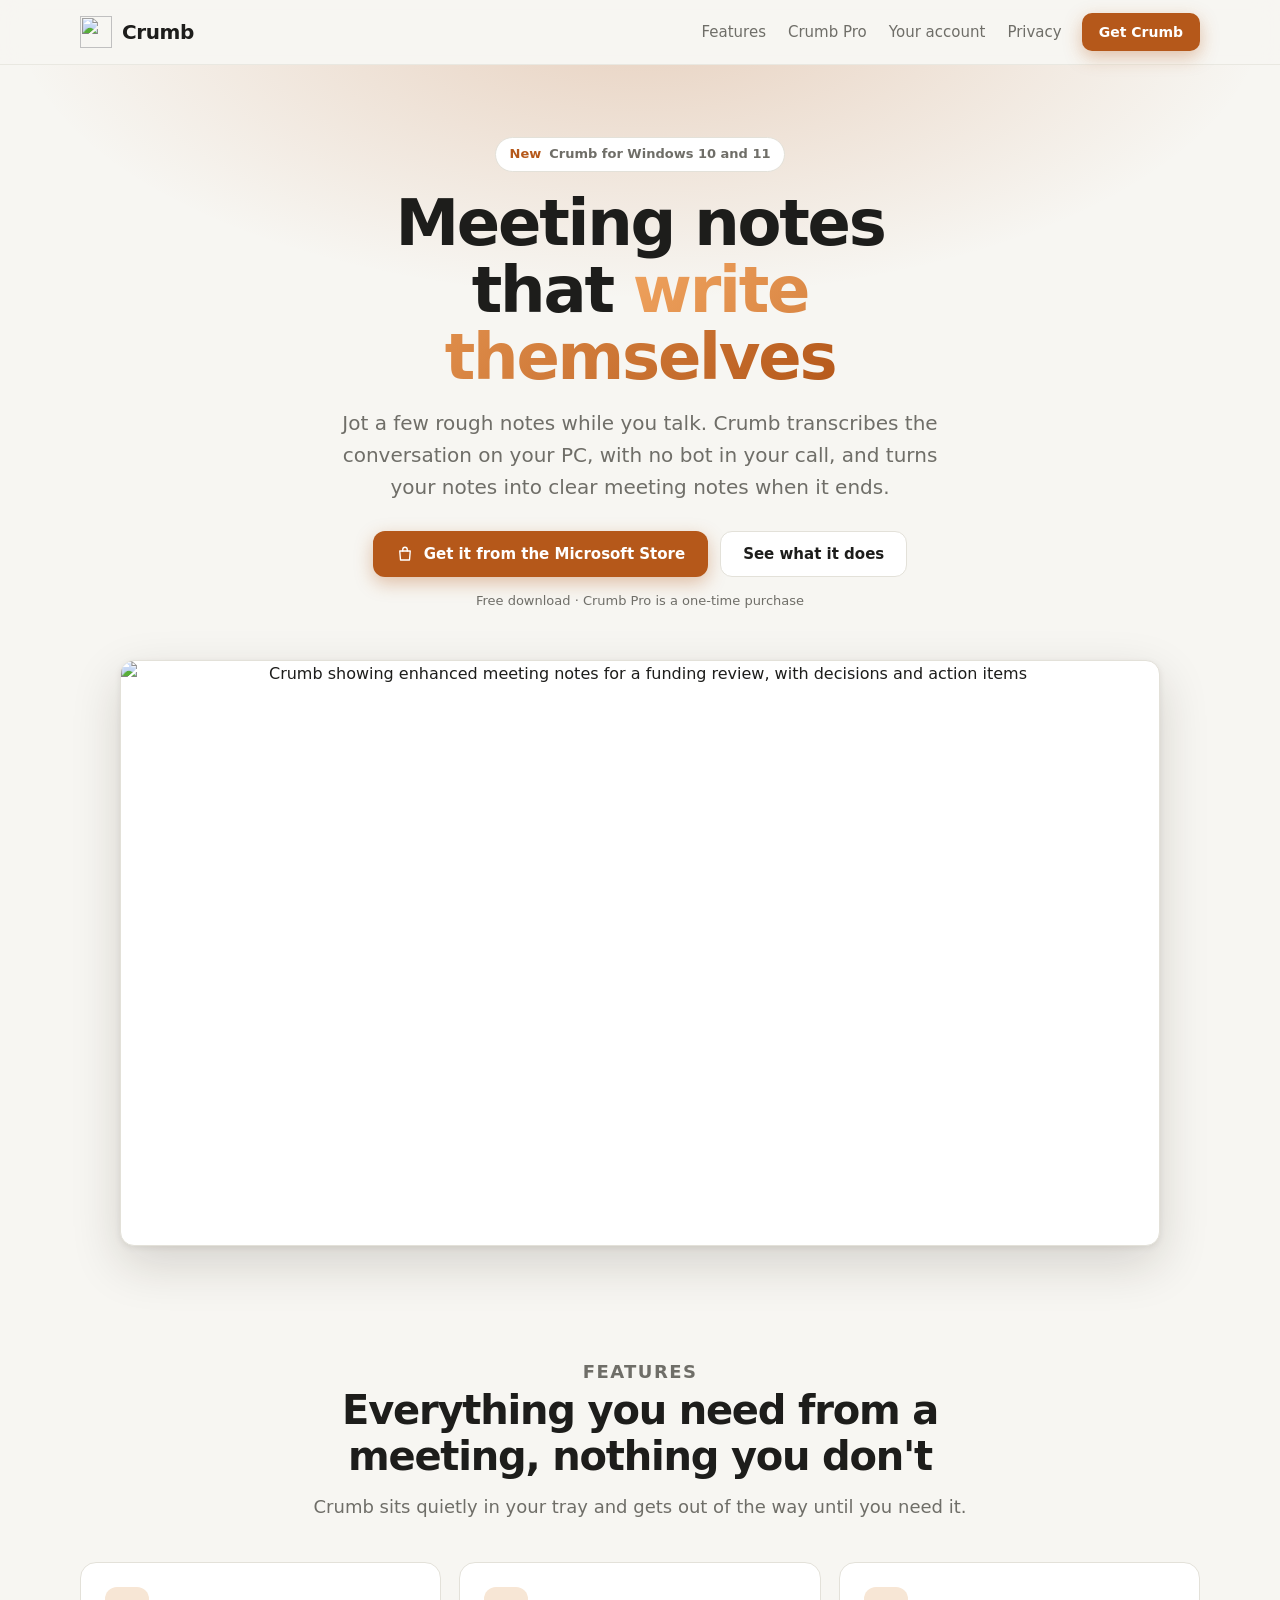
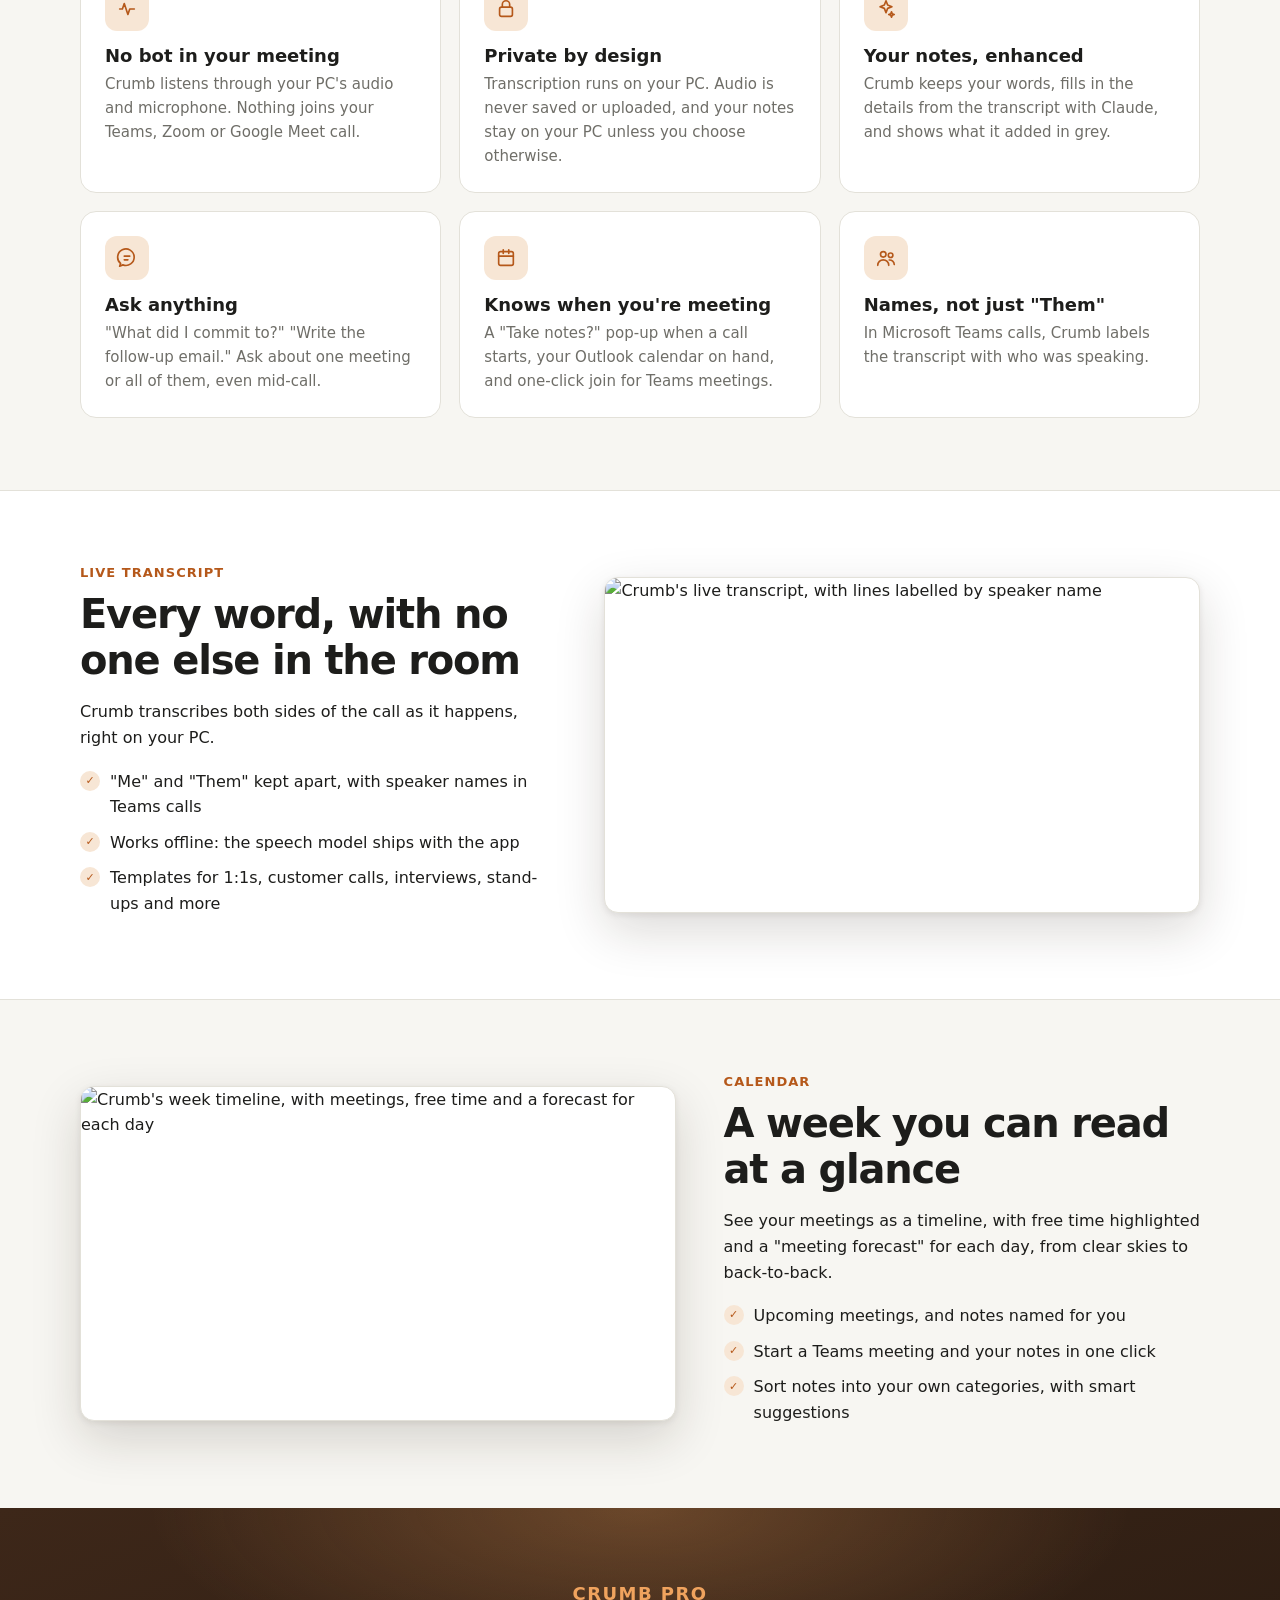
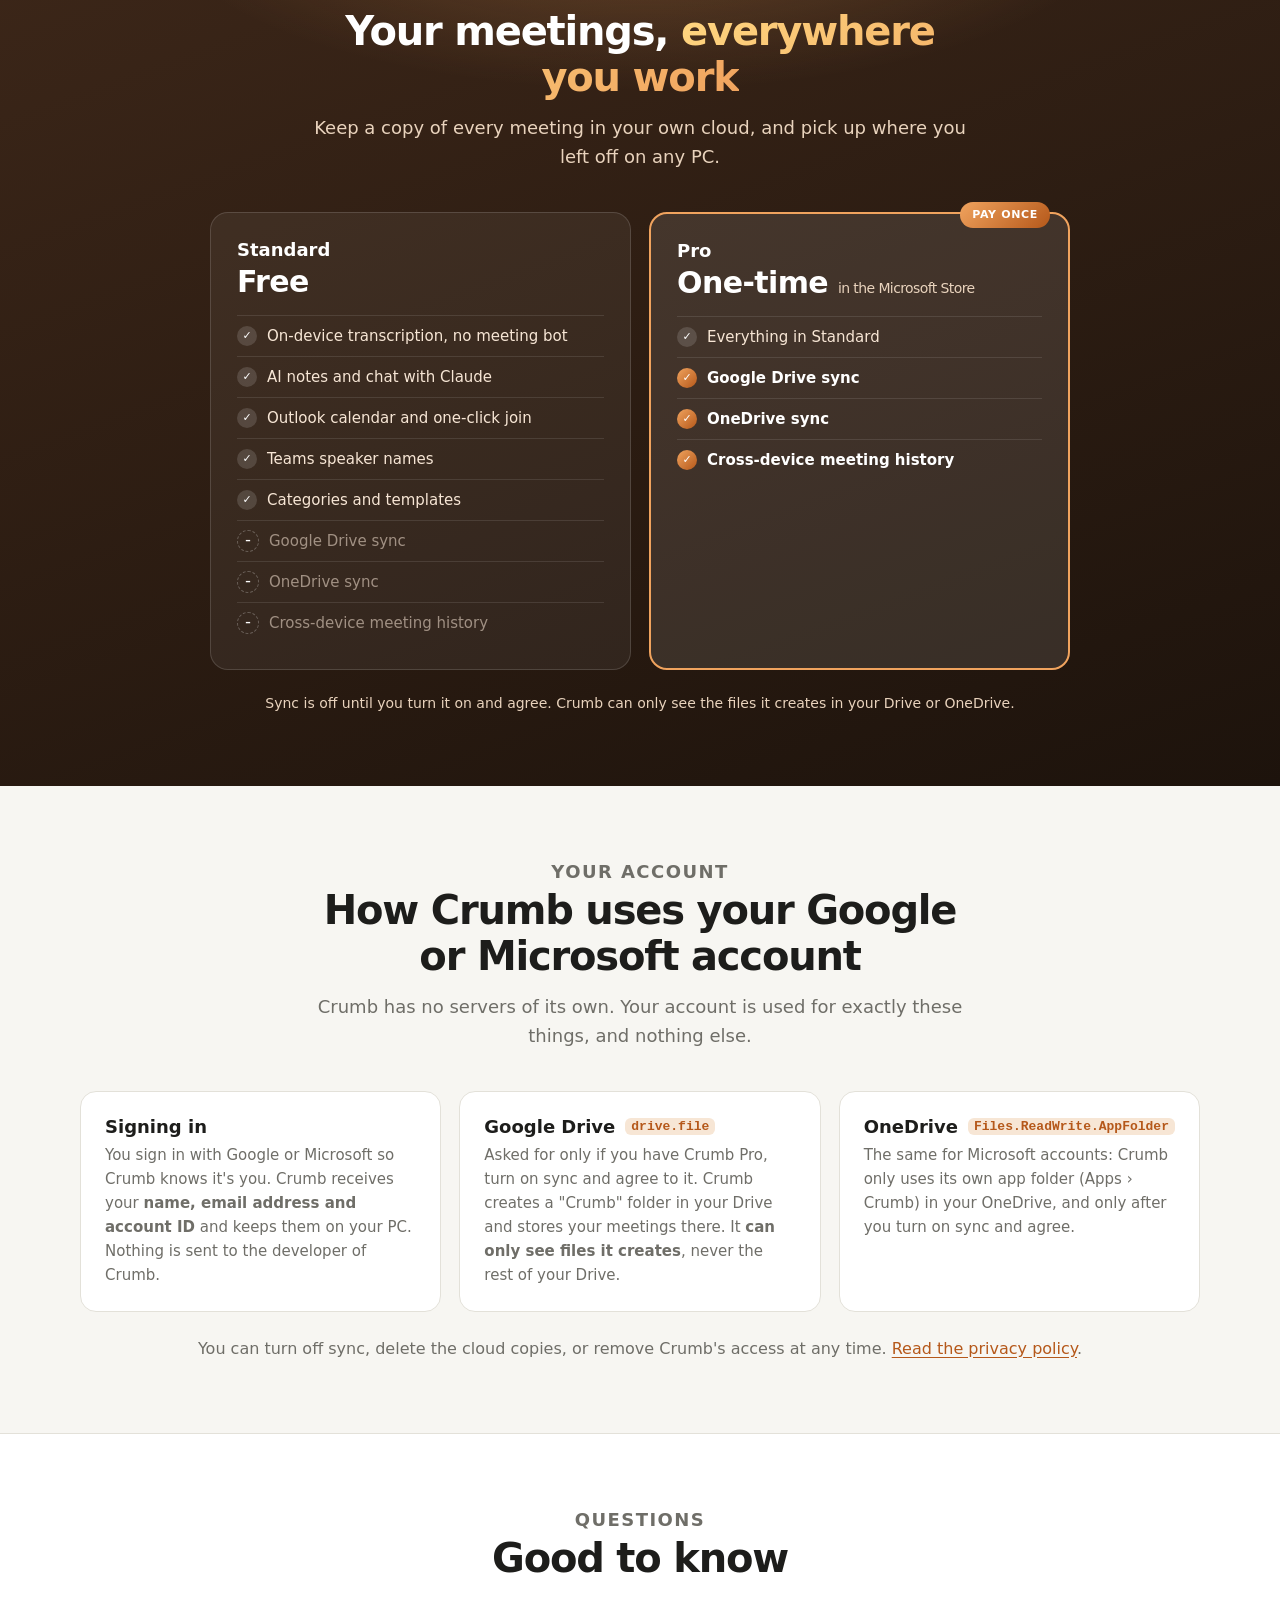
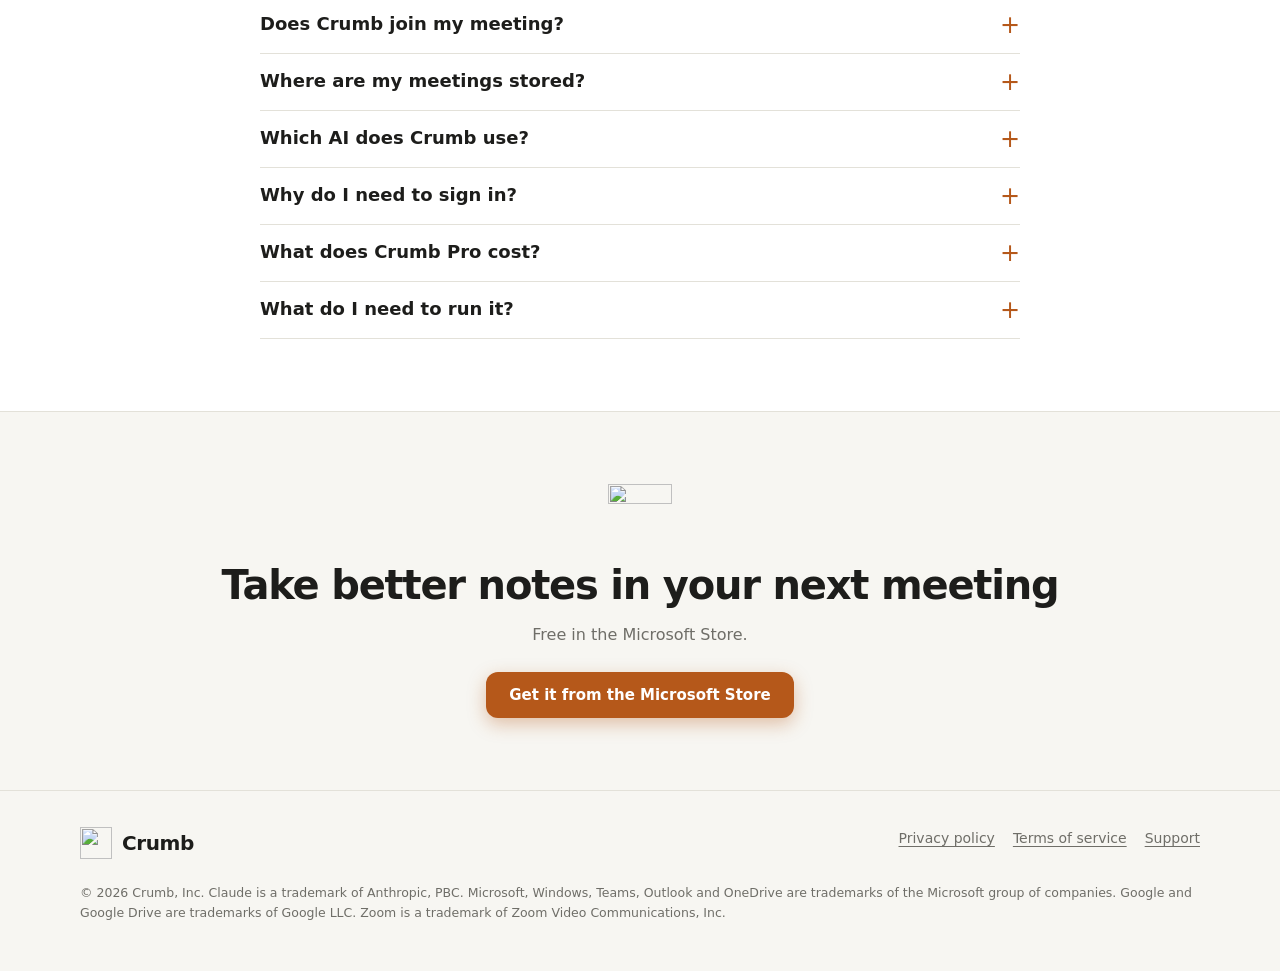
==== index.html @ c242374e "Crumb Website" ====
<!doctype html>
<html lang="en">
<head>
<meta charset="utf-8">
<meta name="viewport" content="width=device-width, initial-scale=1">
<title>Crumb: AI meeting notes for Windows</title>
<meta name="description" content="Crumb transcribes your meetings on your PC, with no meeting bot, and turns your rough notes into clear meeting notes with Claude.">
<meta property="og:title" content="Crumb: meeting notes that write themselves">
<meta property="og:description" content="On-device transcription, no meeting bot, and clear notes with Claude. For Windows.">
<meta property="og:image" content="img/notes.png">
<link rel="icon" href="img/logo.svg" type="image/svg+xml">
<link rel="stylesheet" href="styles.css">
</head>
<body>
<header class="top">
  <div class="wrap">
    <a class="brand" href="./"><img src="img/logo.svg" alt="">Crumb</a>
    <nav><a href="#features">Features</a><a href="#pro">Crumb Pro</a><a href="#account">Your account</a><a href="privacy.html">Privacy</a></nav>
    <a class="btn primary small" href="https://apps.microsoft.com/search?query=Crumb">Get Crumb</a>
  </div>
</header>

<main>
  <section class="hero">
    <div class="wrap">
      <span class="pill"><b>New</b> Crumb for Windows 10 and 11</span>
      <h1>Meeting notes that <em>write themselves</em></h1>
      <p class="lede">Jot a few rough notes while you talk. Crumb transcribes the conversation on your PC, with no bot in your call, and turns your notes into clear meeting notes when it ends.</p>
      <div class="cta">
        <a class="btn primary" href="https://apps.microsoft.com/search?query=Crumb">
          <svg viewBox="0 0 24 24" fill="none" stroke="currentColor" stroke-width="1.8" stroke-linecap="round" stroke-linejoin="round"><path d="M5 8h14l-1 12H6L5 8z"/><path d="M9 8V6a3 3 0 0 1 6 0v2"/></svg>
          Get it from the Microsoft Store</a>
        <a class="btn ghost" href="#features">See what it does</a>
      </div>
      <p class="fine">Free download · Crumb Pro is a one-time purchase</p>
      <div class="shot"><img src="img/notes.png" width="1920" height="1080" alt="Crumb showing enhanced meeting notes for a funding review, with decisions and action items"></div>
    </div>
  </section>

  <section id="features">
    <div class="wrap">
      <div class="section-head">
        <p class="eyebrow">Features</p>
        <h2>Everything you need from a meeting, nothing you don't</h2>
        <p>Crumb sits quietly in your tray and gets out of the way until you need it.</p>
      </div>
      <div class="grid">
        <div class="card"><div class="ico"><svg viewBox="0 0 24 24"><path d="M4 12h3l2-6 4 12 2-6h5"/></svg></div>
          <h3>No bot in your meeting</h3><p>Crumb listens through your PC's audio and microphone. Nothing joins your Teams, Zoom or Google Meet call.</p></div>
        <div class="card"><div class="ico"><svg viewBox="0 0 24 24"><rect x="5" y="10" width="14" height="10" rx="2"/><path d="M8 10V7a4 4 0 0 1 8 0v3"/></svg></div>
          <h3>Private by design</h3><p>Transcription runs on your PC. Audio is never saved or uploaded, and your notes stay on your PC unless you choose otherwise.</p></div>
        <div class="card"><div class="ico"><svg viewBox="0 0 24 24"><path d="M12 3l1.8 4.7L18.5 9.5l-4.7 1.8L12 16l-1.8-4.7L5.5 9.5l4.7-1.8z"/><path d="M18 15l.8 2.2L21 18l-2.2.8L18 21l-.8-2.2L15 18l2.2-.8z"/></svg></div>
          <h3>Your notes, enhanced</h3><p>Crumb keeps your words, fills in the details from the transcript with Claude, and shows what it added in grey.</p></div>
        <div class="card"><div class="ico"><svg viewBox="0 0 24 24"><path d="M5 18l-1 3 3.5-1.5A9 9 0 1 0 5 18z"/><path d="M9 10h6M9 14h4"/></svg></div>
          <h3>Ask anything</h3><p>"What did I commit to?" "Write the follow-up email." Ask about one meeting or all of them, even mid-call.</p></div>
        <div class="card"><div class="ico"><svg viewBox="0 0 24 24"><rect x="4" y="5" width="16" height="15" rx="2"/><path d="M4 10h16M9 3v4M15 3v4"/></svg></div>
          <h3>Knows when you're meeting</h3><p>A "Take notes?" pop-up when a call starts, your Outlook calendar on hand, and one-click join for Teams meetings.</p></div>
        <div class="card"><div class="ico"><svg viewBox="0 0 24 24"><circle cx="9" cy="8" r="3"/><path d="M3 20a6 6 0 0 1 12 0"/><circle cx="17" cy="9" r="2.5"/><path d="M15.5 14.2A5 5 0 0 1 21 19"/></svg></div>
          <h3>Names, not just "Them"</h3><p>In Microsoft Teams calls, Crumb labels the transcript with who was speaking.</p></div>
      </div>
    </div>
  </section>

  <section class="band">
    <div class="wrap split">
      <div>
        <p class="eyebrow">Live transcript</p>
        <h2>Every word, with no one else in the room</h2>
        <p>Crumb transcribes both sides of the call as it happens, right on your PC.</p>
        <ul>
          <li>"Me" and "Them" kept apart, with speaker names in Teams calls</li>
          <li>Works offline: the speech model ships with the app</li>
          <li>Templates for 1:1s, customer calls, interviews, stand-ups and more</li>
        </ul>
      </div>
      <div class="shot"><img src="img/transcript.png" width="1920" height="1080" alt="Crumb's live transcript, with lines labelled by speaker name"></div>
    </div>
  </section>

  <section>
    <div class="wrap split flip">
      <div class="shot"><img src="img/calendar.png" width="1920" height="1080" alt="Crumb's week timeline, with meetings, free time and a forecast for each day"></div>
      <div>
        <p class="eyebrow">Calendar</p>
        <h2>A week you can read at a glance</h2>
        <p>See your meetings as a timeline, with free time highlighted and a "meeting forecast" for each day, from clear skies to back-to-back.</p>
        <ul>
          <li>Upcoming meetings, and notes named for you</li>
          <li>Start a Teams meeting and your notes in one click</li>
          <li>Sort notes into your own categories, with smart suggestions</li>
        </ul>
      </div>
    </div>
  </section>

  <section id="pro" class="pro">
    <div class="wrap">
      <div class="section-head">
        <p class="eyebrow" style="color:#f0a35e">Crumb Pro</p>
        <h2>Your meetings, <span>everywhere you work</span></h2>
        <p>Keep a copy of every meeting in your own cloud, and pick up where you left off on any PC.</p>
      </div>
      <div class="plans">
        <div class="plan">
          <h3>Standard</h3>
          <div class="price">Free</div>
          <ul>
            <li>On-device transcription, no meeting bot</li>
            <li>AI notes and chat with Claude</li>
            <li>Outlook calendar and one-click join</li>
            <li>Teams speaker names</li>
            <li>Categories and templates</li>
            <li class="no">Google Drive sync</li>
            <li class="no">OneDrive sync</li>
            <li class="no">Cross-device meeting history</li>
          </ul>
        </div>
        <div class="plan best">
          <span class="ribbon">Pay once</span>
          <h3>Pro</h3>
          <div class="price">One-time <small>in the Microsoft Store</small></div>
          <ul>
            <li>Everything in Standard</li>
            <li class="star">Google Drive sync</li>
            <li class="star">OneDrive sync</li>
            <li class="star">Cross-device meeting history</li>
          </ul>
        </div>
      </div>
      <p class="fine">Sync is off until you turn it on and agree. Crumb can only see the files it creates in your Drive or OneDrive.</p>
    </div>
  </section>

  <section id="account">
    <div class="wrap">
      <div class="section-head">
        <p class="eyebrow">Your account</p>
        <h2>How Crumb uses your Google or Microsoft account</h2>
        <p>Crumb has no servers of its own. Your account is used for exactly these things, and nothing else.</p>
      </div>
      <div class="uses">
        <div class="card"><h3>Signing in</h3>
          <p>You sign in with Google or Microsoft so Crumb knows it's you. Crumb receives your <b>name, email address and account ID</b> and keeps them on your PC. Nothing is sent to the developer of Crumb.</p></div>
        <div class="card"><h3>Google Drive <code>drive.file</code></h3>
          <p>Asked for only if you have Crumb Pro, turn on sync and agree to it. Crumb creates a "Crumb" folder in your Drive and stores your meetings there. It <b>can only see files it creates</b>, never the rest of your Drive.</p></div>
        <div class="card"><h3>OneDrive <code>Files.ReadWrite.AppFolder</code></h3>
          <p>The same for Microsoft accounts: Crumb only uses its own app folder (Apps › Crumb) in your OneDrive, and only after you turn on sync and agree.</p></div>
      </div>
      <p style="text-align:center;color:var(--muted);margin:24px 0 0">You can turn off sync, delete the cloud copies, or remove Crumb's access at any time. <a href="privacy.html">Read the privacy policy</a>.</p>
    </div>
  </section>

  <section class="band">
    <div class="narrow faq">
      <div class="section-head" style="margin-bottom:16px"><p class="eyebrow">Questions</p><h2>Good to know</h2></div>
      <details><summary>Does Crumb join my meeting?</summary><p>No. Crumb works from your PC's own audio and microphone, so nothing joins the call and nobody sees a recording bot. Please let people know you're taking notes, and check whether you need their consent where you are.</p></details>
      <details><summary>Where are my meetings stored?</summary><p>On your PC. Audio is never saved. With Crumb Pro you can also keep a copy in your own Google Drive or OneDrive, under your own account, and only after you agree.</p></details>
      <details><summary>Which AI does Crumb use?</summary><p>Claude, by Anthropic. Sign in with your own Claude Pro, Max, Team or Enterprise plan through Anthropic's Claude Code app, or use an Anthropic API key. Transcription doesn't need either and works offline.</p></details>
      <details><summary>Why do I need to sign in?</summary><p>Signing in with Google or Microsoft tells Crumb it's you, and it's how Crumb Pro reaches your own Google Drive or OneDrive. Crumb only gets your name, email and account ID.</p></details>
      <details><summary>What does Crumb Pro cost?</summary><p>One payment, shown in your own currency in the Microsoft Store. There's no subscription, and Pro carries to your other PCs with the same Microsoft Store account.</p></details>
      <details><summary>What do I need to run it?</summary><p>Windows 10 (version 2004 or later) or Windows 11, 64-bit, a microphone, and a Google or Microsoft account. 8 GB of memory is recommended.</p></details>
    </div>
  </section>

  <section>
    <div class="wrap" style="text-align:center">
      <img src="img/logo.svg" alt="" width="64" height="64" style="margin:0 auto 14px">
      <h2>Take better notes in your next meeting</h2>
      <p style="color:var(--muted);margin:0 0 24px">Free in the Microsoft Store.</p>
      <a class="btn primary" href="https://apps.microsoft.com/search?query=Crumb">Get it from the Microsoft Store</a>
    </div>
  </section>
</main>

<footer>
  <div class="wrap">
    <a class="brand" href="./"><img src="img/logo.svg" alt="">Crumb</a>
    <nav><a href="privacy.html">Privacy policy</a><a href="terms.html">Terms of service</a><a href="mailto:support.crumb@gmail.com">Support</a></nav>
    <p class="legal">© 2026 Crumb, Inc. Claude is a trademark of Anthropic, PBC. Microsoft, Windows, Teams, Outlook and OneDrive are trademarks of the Microsoft group of companies. Google and Google Drive are trademarks of Google LLC. Zoom is a trademark of Zoom Video Communications, Inc.</p>
  </div>
</footer>
</body>
</html>
---- styles.css ----
:root {
  --bg: #f7f6f2;
  --panel: #ffffff;
  --text: #1d1d1b;
  --muted: #6f6e68;
  --border: #e3e1d9;
  --accent: #b5581a;
  --accent-ink: #ffffff;
  --accent-soft: #f7e6d5;
  --espresso: #3d2719;
  --espresso-deep: #1d130c;
  --gold: #ffd680;
  --shadow: 0 18px 50px rgba(40, 24, 10, .16), 0 2px 6px rgba(40, 24, 10, .08);
  --font: "Segoe UI Variable Text", "Segoe UI", system-ui, -apple-system, "Helvetica Neue", Arial, sans-serif;
  --font-display: "Segoe UI Variable Display", "Segoe UI", system-ui, -apple-system, "Helvetica Neue", Arial, sans-serif;
  color-scheme: light;
}
@media (prefers-color-scheme: dark) {
  :root:not([data-theme="light"]) {
    --bg: #1b1b19; --panel: #232321; --text: #ecebe6; --muted: #a4a39d; --border: #34332f;
    --accent: #f0a35e; --accent-ink: #24150a; --accent-soft: #3a2616;
    --shadow: 0 18px 50px rgba(0, 0, 0, .5), 0 2px 6px rgba(0, 0, 0, .4);
    color-scheme: dark;
  }
}
:root[data-theme="dark"] {
  --bg: #1b1b19; --panel: #232321; --text: #ecebe6; --muted: #a4a39d; --border: #34332f;
  --accent: #f0a35e; --accent-ink: #24150a; --accent-soft: #3a2616;
  --shadow: 0 18px 50px rgba(0, 0, 0, .5), 0 2px 6px rgba(0, 0, 0, .4);
  color-scheme: dark;
}

* { box-sizing: border-box; }
html { scroll-behavior: smooth; }
body { margin: 0; background: var(--bg); color: var(--text); font: 16px/1.6 var(--font); -webkit-font-smoothing: antialiased; overflow-x: hidden; }
img { max-width: 100%; height: auto; display: block; }
a { color: var(--accent); text-underline-offset: 3px; }
a:hover { text-decoration-thickness: 2px; }
.wrap { width: min(1120px, 100% - 32px); margin: 0 auto; }
.narrow { width: min(760px, 100% - 32px); margin: 0 auto; }

/* ---------- header ---------- */
.top { position: sticky; top: 0; z-index: 10; backdrop-filter: saturate(1.4) blur(12px);
  background: color-mix(in srgb, var(--bg) 82%, transparent); border-bottom: 1px solid color-mix(in srgb, var(--border) 70%, transparent); }
.top .wrap { display: flex; align-items: center; gap: 20px; height: 64px; }
.brand { display: flex; align-items: center; gap: 10px; font: 700 20px var(--font-display); letter-spacing: -.02em; color: var(--text); text-decoration: none; }
.brand img { width: 32px; height: 32px; }
.top nav { display: flex; gap: 22px; margin-left: auto; }
.top nav a { color: var(--muted); text-decoration: none; font-size: 15px; }
.top nav a:hover { color: var(--text); }
.btn { display: inline-flex; align-items: center; justify-content: center; gap: 10px; height: 46px; padding: 0 22px; border-radius: 12px;
  font-weight: 600; font-size: 15px; text-decoration: none; border: 1px solid transparent; white-space: nowrap; transition: transform .12s, box-shadow .12s, opacity .12s; }
.btn:hover { transform: translateY(-1px); }
.btn.primary { background: var(--accent); color: var(--accent-ink); box-shadow: 0 6px 18px color-mix(in srgb, var(--accent) 35%, transparent); }
.btn.ghost { border-color: var(--border); color: var(--text); background: var(--panel); }
.btn.small { height: 38px; padding: 0 16px; font-size: 14px; border-radius: 10px; }
.btn svg { width: 18px; height: 18px; flex: none; }

/* ---------- hero ---------- */
.hero { position: relative; padding: 72px 0 40px; text-align: center;
  background: radial-gradient(900px 420px at 50% -60px, color-mix(in srgb, var(--accent) 24%, transparent), transparent 70%); }
.hero h1 { font: 700 clamp(36px, 6vw, 64px)/1.05 var(--font-display); letter-spacing: -.035em; margin: 18px auto 16px; max-width: 14ch; }
.hero h1 em { font-style: normal; background: linear-gradient(135deg, #f0a35e, #b5581a); -webkit-background-clip: text; background-clip: text; color: transparent; }
.hero .lede { font-size: clamp(17px, 2.2vw, 20px); color: var(--muted); max-width: 640px; margin: 0 auto 28px; }
.hero .cta { display: flex; gap: 12px; justify-content: center; flex-wrap: wrap; }
.hero .fine { margin-top: 14px; font-size: 13px; color: var(--muted); }
.pill { display: inline-flex; align-items: center; gap: 8px; padding: 6px 14px; border-radius: 999px; font-size: 13px; font-weight: 600;
  background: var(--panel); border: 1px solid var(--border); color: var(--muted); }
.pill b { color: var(--accent); }
.shot { margin: 48px auto 0; width: min(1040px, 100%); border-radius: 14px; overflow: hidden; box-shadow: var(--shadow); border: 1px solid var(--border); background: var(--panel); }
.shot img { width: 100%; }

/* ---------- sections ---------- */
section { padding: 72px 0; }
.eyebrow { font-size: 13px; font-weight: 700; letter-spacing: .08em; text-transform: uppercase; color: var(--accent); margin: 0 0 8px; }
h2 { font: 700 clamp(28px, 4vw, 40px)/1.15 var(--font-display); letter-spacing: -.03em; margin: 0 0 14px; }
.section-head { text-align: center; max-width: 680px; margin: 0 auto 40px; }
.section-head p { color: var(--muted); font-size: 18px; margin: 0; }
.grid { display: grid; grid-template-columns: repeat(3, 1fr); gap: 18px; }
.card { background: var(--panel); border: 1px solid var(--border); border-radius: 16px; padding: 24px; }
.card .ico { width: 44px; height: 44px; border-radius: 12px; display: grid; place-items: center; background: var(--accent-soft); color: var(--accent); margin-bottom: 14px; }
.card .ico svg { width: 22px; height: 22px; fill: none; stroke: currentColor; stroke-width: 1.8; stroke-linecap: round; stroke-linejoin: round; }
.card h3 { font: 600 18px var(--font-display); margin: 0 0 6px; }
.card p { margin: 0; color: var(--muted); font-size: 15px; }
.split { display: grid; grid-template-columns: 1fr 1.25fr; gap: 48px; align-items: center; }
.split.flip { grid-template-columns: 1.25fr 1fr; }
.split .shot { margin: 0; }
.split ul { padding: 0; margin: 18px 0 0; list-style: none; }
.split li { padding-left: 30px; position: relative; margin: 10px 0; }
.split li::before { content: "✓"; position: absolute; left: 0; top: 2px; width: 20px; height: 20px; border-radius: 50%; display: grid; place-items: center;
  font-size: 11px; font-weight: 800; background: var(--accent-soft); color: var(--accent); }
.band { background: var(--panel); border-top: 1px solid var(--border); border-bottom: 1px solid var(--border); }

/* ---------- Pro ---------- */
.pro { background: radial-gradient(700px 260px at 50% 0%, rgba(240, 163, 94, .28), transparent 70%), linear-gradient(160deg, var(--espresso), var(--espresso-deep));
  color: #f7e6d5; }
.pro h2 { color: #fff; }
.pro h2 span { background: linear-gradient(135deg, var(--gold), #f0a35e); -webkit-background-clip: text; background-clip: text; color: transparent; }
.pro .section-head p { color: #e9d3bd; }
.plans { display: grid; grid-template-columns: 1fr 1fr; gap: 18px; max-width: 860px; margin: 0 auto; }
.plan { background: rgba(255, 255, 255, .06); border: 1px solid rgba(255, 255, 255, .14); border-radius: 18px; padding: 26px; position: relative; }
.plan.best { background: rgba(255, 255, 255, .1); border: 2px solid #f0a35e; }
.plan h3 { margin: 0; font: 600 18px var(--font-display); color: #fff; }
.plan .price { font: 700 30px var(--font-display); color: #fff; margin: 4px 0 2px; letter-spacing: -.02em; }
.plan .price small { font: 400 14px var(--font); color: #e9d3bd; }
.plan ul { list-style: none; padding: 0; margin: 16px 0 0; }
.plan li { display: flex; gap: 10px; align-items: center; padding: 8px 0; border-top: 1px solid rgba(255, 255, 255, .1); font-size: 15px; }
.plan li::before { content: "✓"; width: 20px; height: 20px; border-radius: 50%; flex: none; display: grid; place-items: center; font-size: 11px; font-weight: 800;
  background: rgba(255, 255, 255, .14); color: #fff; }
.plan li.no { color: rgba(247, 230, 213, .55); }
.plan li.no::before { content: "–"; background: transparent; border: 1px dashed rgba(255, 255, 255, .25); }
.plan li.star { font-weight: 600; color: #fff; }
.plan li.star::before { background: linear-gradient(135deg, #f0a35e, #b5581a); }
.ribbon { position: absolute; top: -12px; right: 18px; font-size: 11px; font-weight: 800; letter-spacing: .06em; text-transform: uppercase; padding: 4px 12px;
  border-radius: 999px; background: linear-gradient(135deg, #f0a35e, #b5581a); color: #fff; }
.pro .fine { text-align: center; color: #e9d3bd; font-size: 14px; margin: 22px 0 0; }

/* ---------- account use (for Google / Microsoft reviewers, and everyone else) ---------- */
.uses { display: grid; grid-template-columns: repeat(3, 1fr); gap: 18px; }
.uses .card h3 { display: flex; align-items: center; gap: 10px; }
.uses code { font-size: 13px; background: var(--accent-soft); color: var(--accent); padding: 1px 6px; border-radius: 6px; }

/* ---------- FAQ ---------- */
.faq details { border-bottom: 1px solid var(--border); padding: 16px 0; }
.faq summary { cursor: pointer; font: 600 18px var(--font-display); list-style: none; display: flex; justify-content: space-between; gap: 16px; }
.faq summary::-webkit-details-marker { display: none; }
.faq summary::after { content: "+"; color: var(--accent); font-weight: 400; font-size: 24px; line-height: 1; }
.faq details[open] summary::after { content: "–"; }
.faq details p { color: var(--muted); margin: 10px 0 0; }

/* ---------- legal pages ---------- */
.doc { padding: 56px 0 72px; }
.doc h1 { font: 700 clamp(32px, 5vw, 44px)/1.1 var(--font-display); letter-spacing: -.03em; margin: 0 0 6px; }
.doc .date { color: var(--muted); margin: 0 0 28px; }
.doc h2 { font-size: 24px; margin: 40px 0 10px; }
.doc .summary { background: var(--panel); border: 1px solid var(--border); border-left: 4px solid var(--accent); border-radius: 12px; padding: 16px 18px; }
.doc table { width: 100%; border-collapse: separate; border-spacing: 0; background: var(--panel); border: 1px solid var(--border); border-radius: 12px; overflow: hidden; font-size: 15px; }
.doc th, .doc td { text-align: left; vertical-align: top; padding: 12px 14px; border-bottom: 1px solid var(--border); }
.doc th { width: 34%; font-weight: 600; }
.doc tr:last-child th, .doc tr:last-child td { border-bottom: 0; }
.doc li { margin: 6px 0; }
.doc code { font-size: 14px; background: var(--accent-soft); color: var(--accent); padding: 1px 6px; border-radius: 6px; }
.doc .todo { background: #fff3c4; color: #5c4400; padding: 0 4px; border-radius: 4px; }

/* ---------- footer ---------- */
footer { border-top: 1px solid var(--border); padding: 36px 0 48px; color: var(--muted); font-size: 14px; }
footer .wrap { display: flex; gap: 24px; flex-wrap: wrap; align-items: flex-start; justify-content: space-between; }
footer nav { display: flex; gap: 18px; flex-wrap: wrap; }
footer nav a { color: var(--muted); }
footer .legal { flex-basis: 100%; font-size: 12.5px; margin: 0; }

/* ---------- small screens ---------- */
@media (max-width: 900px) {
  .grid, .uses { grid-template-columns: 1fr 1fr; }
  .split, .split.flip { grid-template-columns: 1fr; gap: 28px; }
  .split.flip > :first-child { order: 2; }
}
@media (max-width: 640px) {
  .top nav { display: none; }
  .top .btn.small { margin-left: auto; }
  .grid, .uses, .plans { grid-template-columns: 1fr; }
  section { padding: 56px 0; }
  .hero { padding-top: 48px; }
  .hero .cta .btn { width: 100%; }
  .doc th, .doc td { display: block; width: 100%; }
  .doc th { border-bottom: 0; padding-bottom: 0; }
}
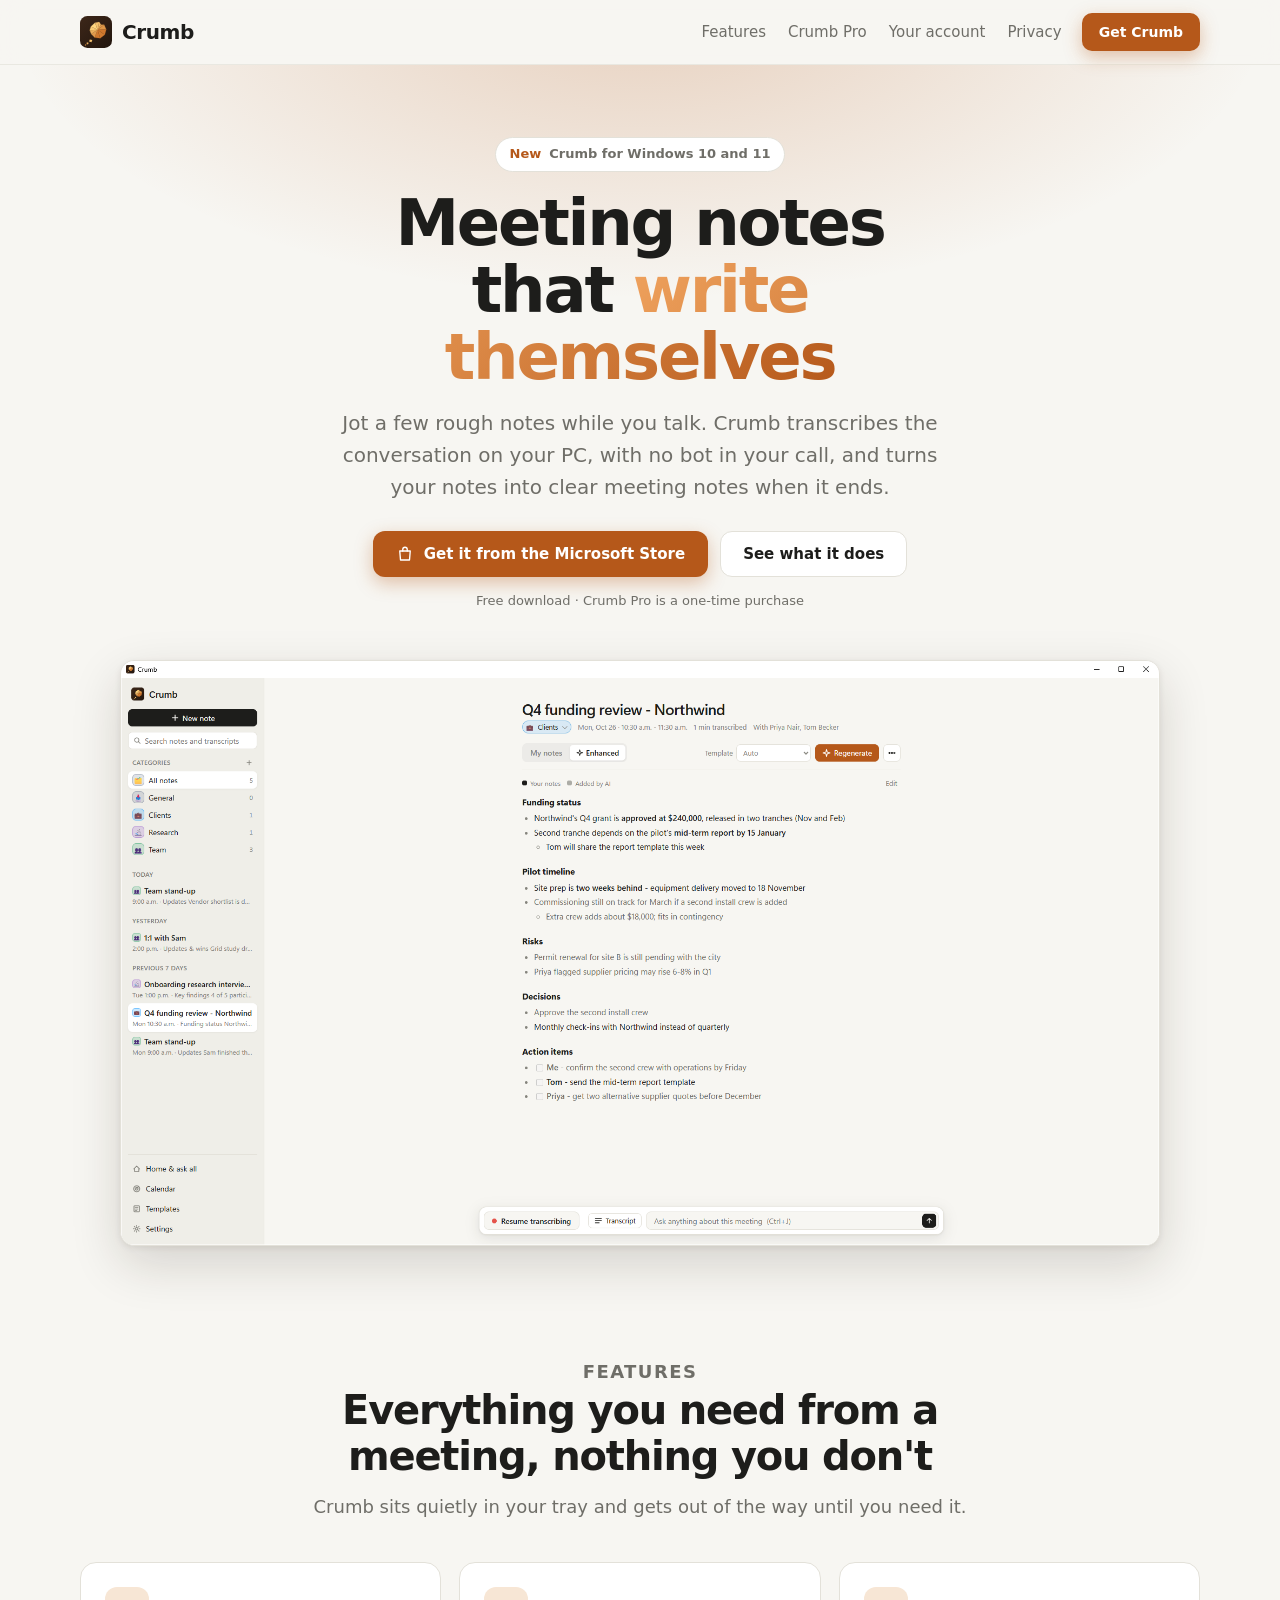
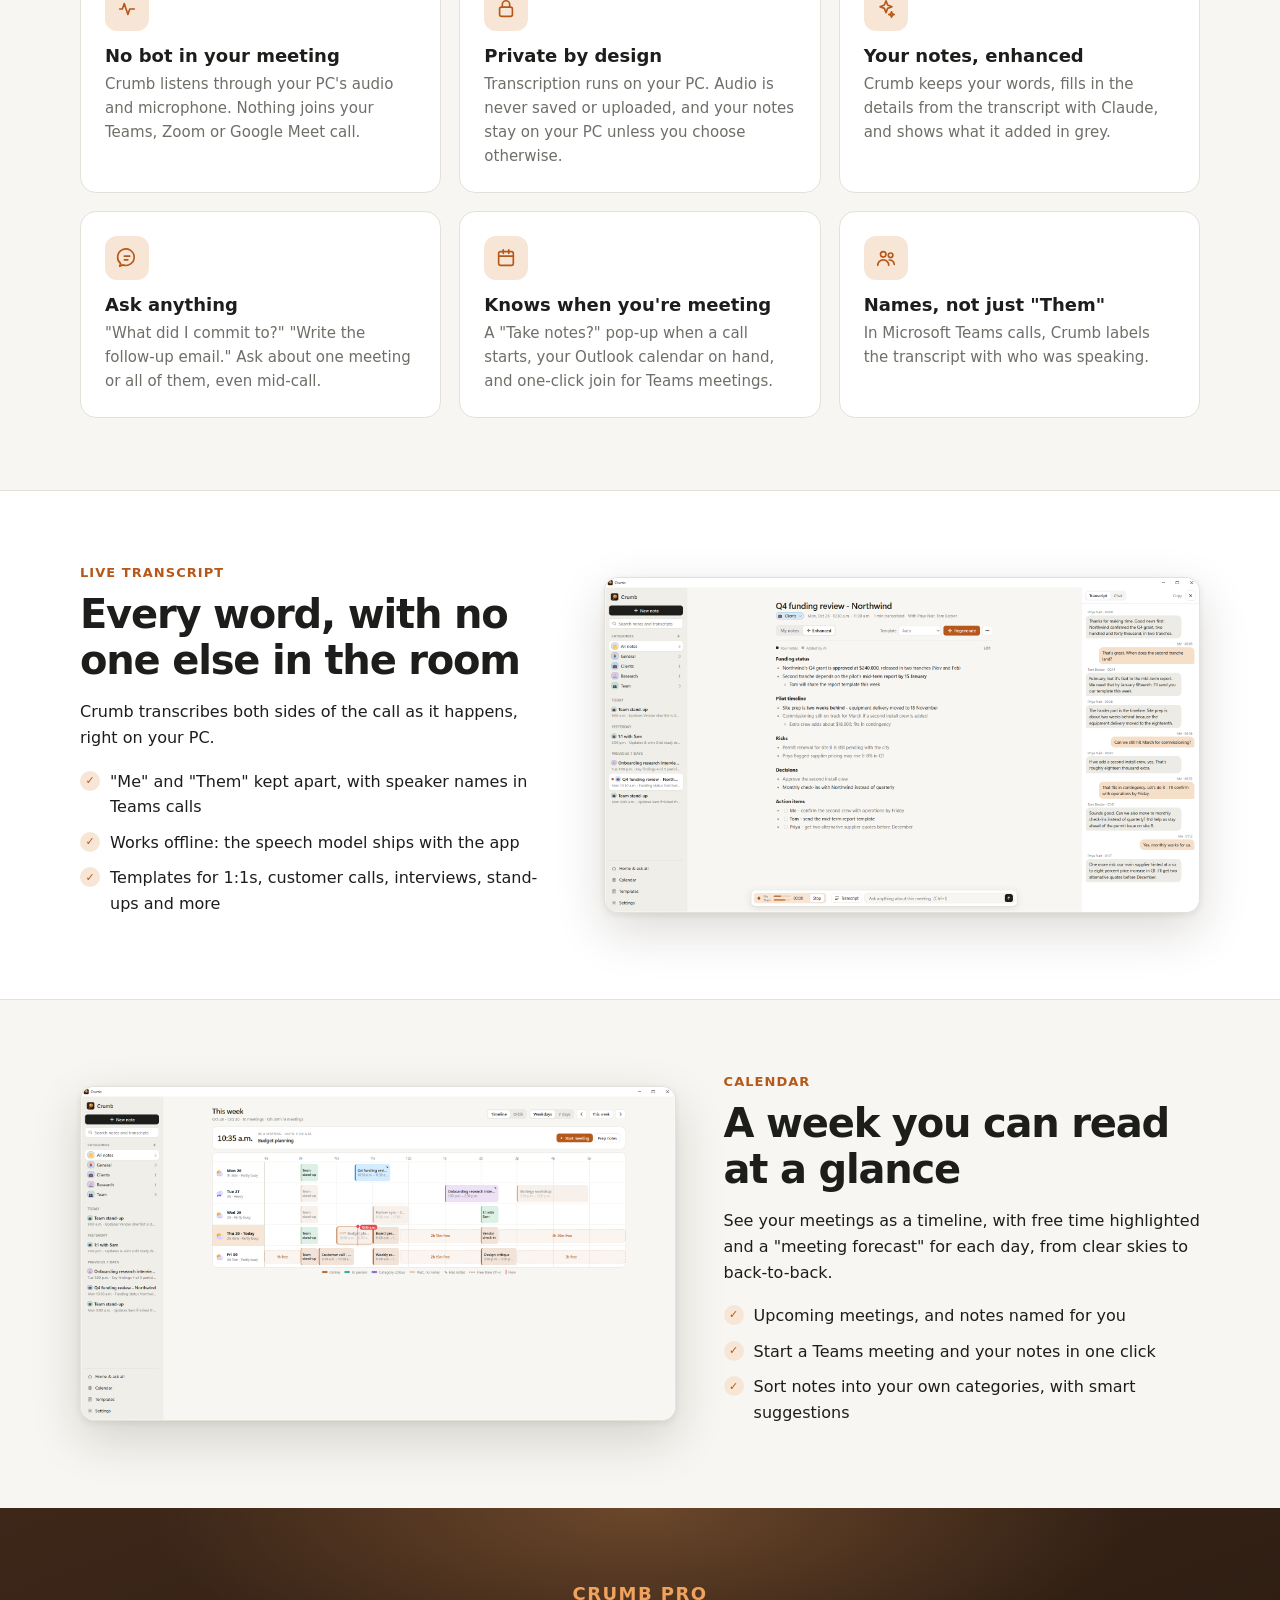
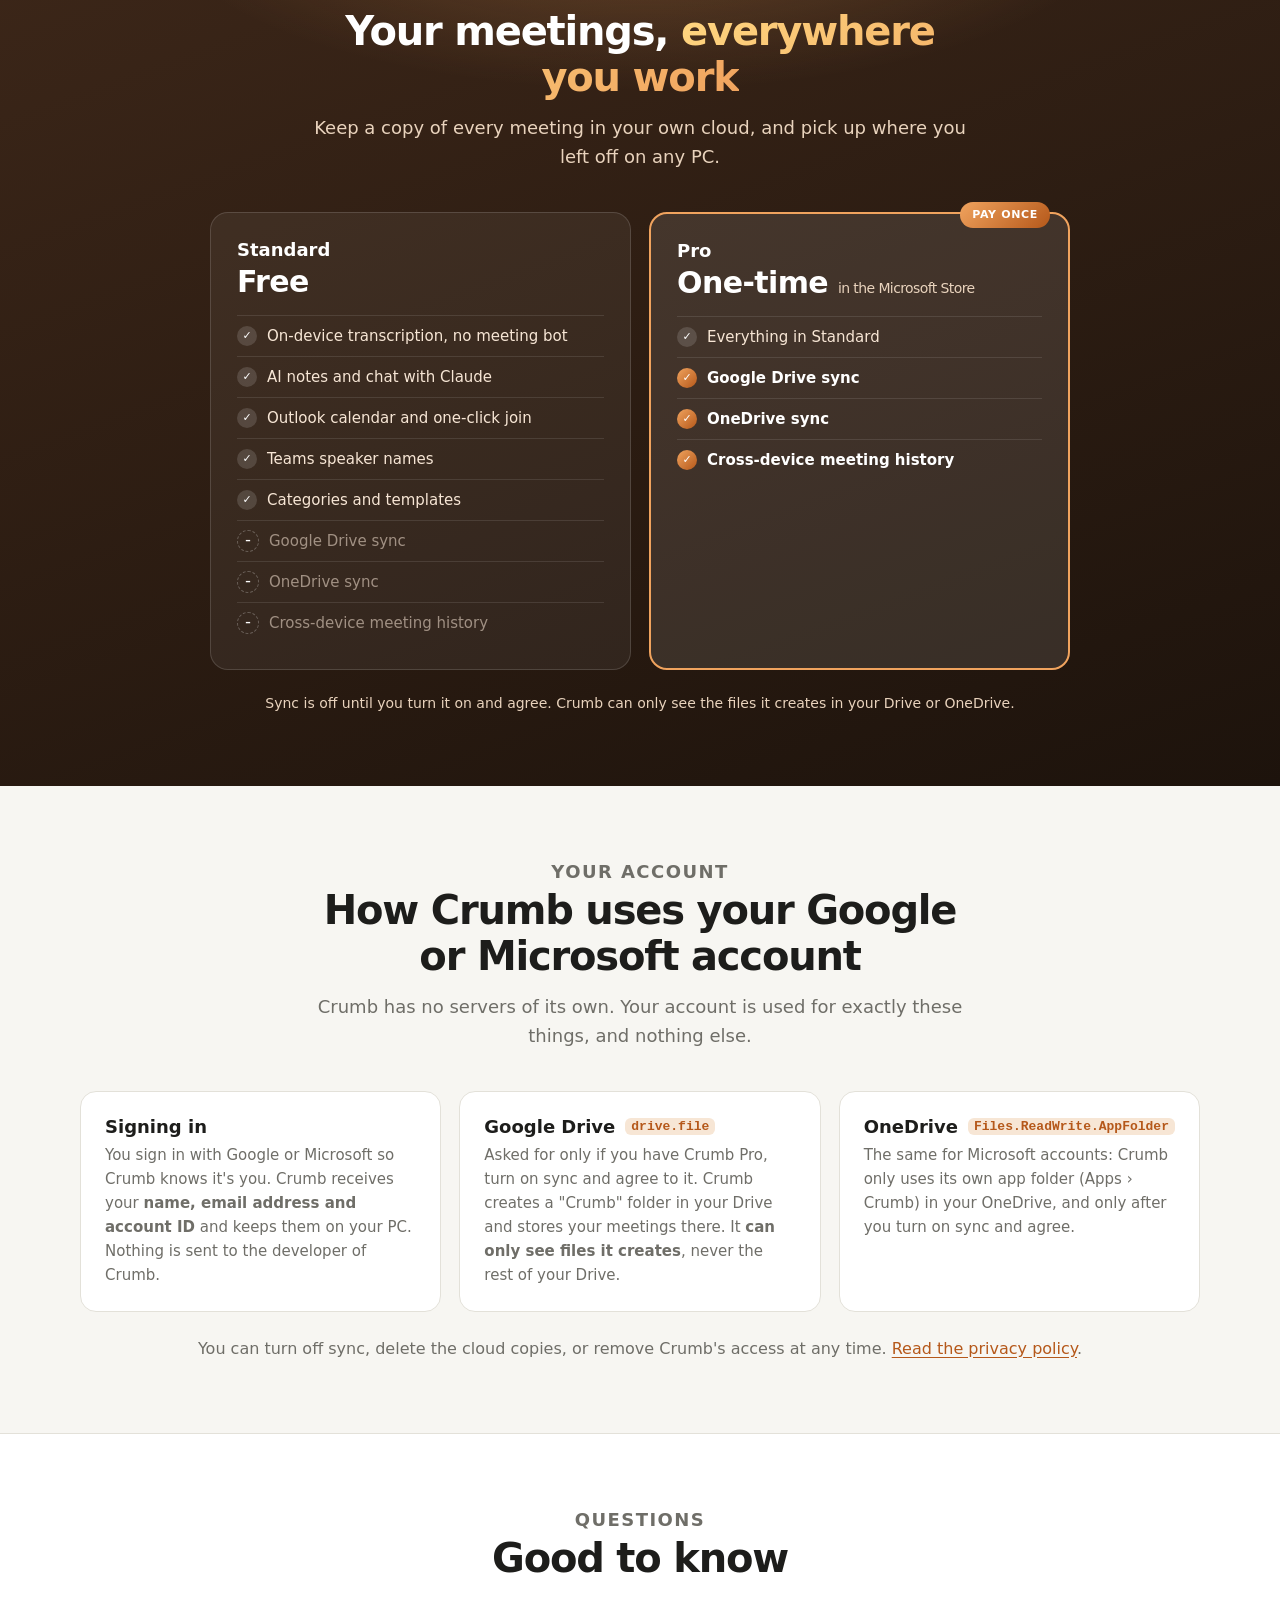
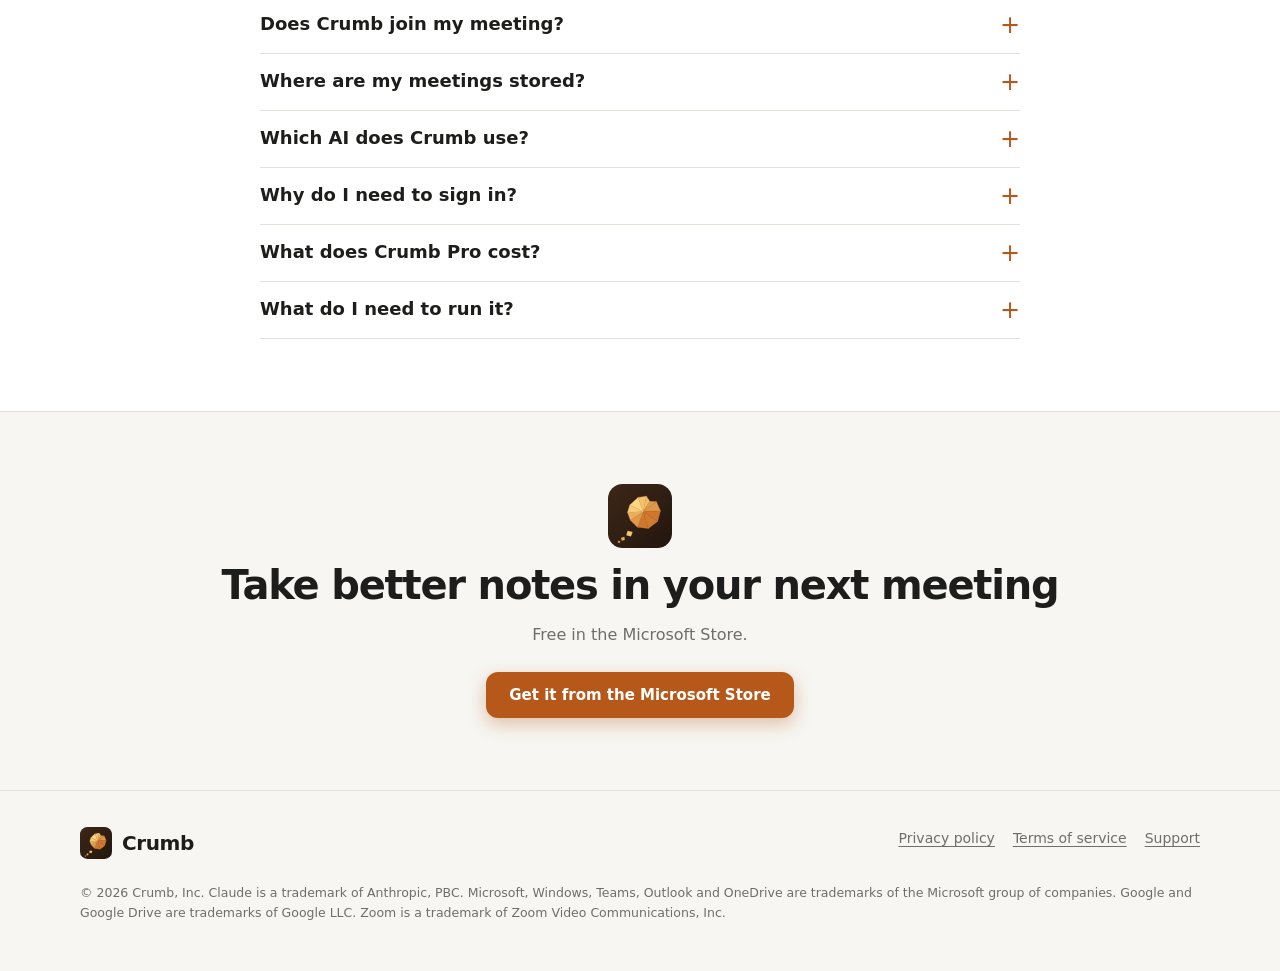
==== commit f2719911: "Add files via upload" ====
--- a/index.html
+++ b/index.html
@@ -7,14 +7,14 @@
 <meta name="description" content="Crumb transcribes your meetings on your PC, with no meeting bot, and turns your rough notes into clear meeting notes with Claude.">
 <meta property="og:title" content="Crumb: meeting notes that write themselves">
 <meta property="og:description" content="On-device transcription, no meeting bot, and clear notes with Claude. For Windows.">
-<meta property="og:image" content="img/notes.png">
-<link rel="icon" href="img/logo.svg" type="image/svg+xml">
+<meta property="og:image" content="notes.png">
+<link rel="icon" href="logo.svg" type="image/svg+xml">
 <link rel="stylesheet" href="styles.css">
 </head>
 <body>
 <header class="top">
   <div class="wrap">
-    <a class="brand" href="./"><img src="img/logo.svg" alt="">Crumb</a>
+    <a class="brand" href="./"><img src="logo.svg" alt="">Crumb</a>
     <nav><a href="#features">Features</a><a href="#pro">Crumb Pro</a><a href="#account">Your account</a><a href="privacy.html">Privacy</a></nav>
     <a class="btn primary small" href="https://apps.microsoft.com/search?query=Crumb">Get Crumb</a>
   </div>
@@ -33,7 +33,7 @@
         <a class="btn ghost" href="#features">See what it does</a>
       </div>
       <p class="fine">Free download · Crumb Pro is a one-time purchase</p>
-      <div class="shot"><img src="img/notes.png" width="1920" height="1080" alt="Crumb showing enhanced meeting notes for a funding review, with decisions and action items"></div>
+      <div class="shot"><img src="notes.png" width="1920" height="1080" alt="Crumb showing enhanced meeting notes for a funding review, with decisions and action items"></div>
     </div>
   </section>
 
@@ -73,13 +73,13 @@
           <li>Templates for 1:1s, customer calls, interviews, stand-ups and more</li>
         </ul>
       </div>
-      <div class="shot"><img src="img/transcript.png" width="1920" height="1080" alt="Crumb's live transcript, with lines labelled by speaker name"></div>
+      <div class="shot"><img src="transcript.png" width="1920" height="1080" alt="Crumb's live transcript, with lines labelled by speaker name"></div>
     </div>
   </section>
 
   <section>
     <div class="wrap split flip">
-      <div class="shot"><img src="img/calendar.png" width="1920" height="1080" alt="Crumb's week timeline, with meetings, free time and a forecast for each day"></div>
+      <div class="shot"><img src="calendar.png" width="1920" height="1080" alt="Crumb's week timeline, with meetings, free time and a forecast for each day"></div>
       <div>
         <p class="eyebrow">Calendar</p>
         <h2>A week you can read at a glance</h2>
@@ -164,7 +164,7 @@
 
   <section>
     <div class="wrap" style="text-align:center">
-      <img src="img/logo.svg" alt="" width="64" height="64" style="margin:0 auto 14px">
+      <img src="logo.svg" alt="" width="64" height="64" style="margin:0 auto 14px">
       <h2>Take better notes in your next meeting</h2>
       <p style="color:var(--muted);margin:0 0 24px">Free in the Microsoft Store.</p>
       <a class="btn primary" href="https://apps.microsoft.com/search?query=Crumb">Get it from the Microsoft Store</a>
@@ -174,7 +174,7 @@
 
 <footer>
   <div class="wrap">
-    <a class="brand" href="./"><img src="img/logo.svg" alt="">Crumb</a>
+    <a class="brand" href="./"><img src="logo.svg" alt="">Crumb</a>
     <nav><a href="privacy.html">Privacy policy</a><a href="terms.html">Terms of service</a><a href="mailto:support.crumb@gmail.com">Support</a></nav>
     <p class="legal">© 2026 Crumb, Inc. Claude is a trademark of Anthropic, PBC. Microsoft, Windows, Teams, Outlook and OneDrive are trademarks of the Microsoft group of companies. Google and Google Drive are trademarks of Google LLC. Zoom is a trademark of Zoom Video Communications, Inc.</p>
   </div>
